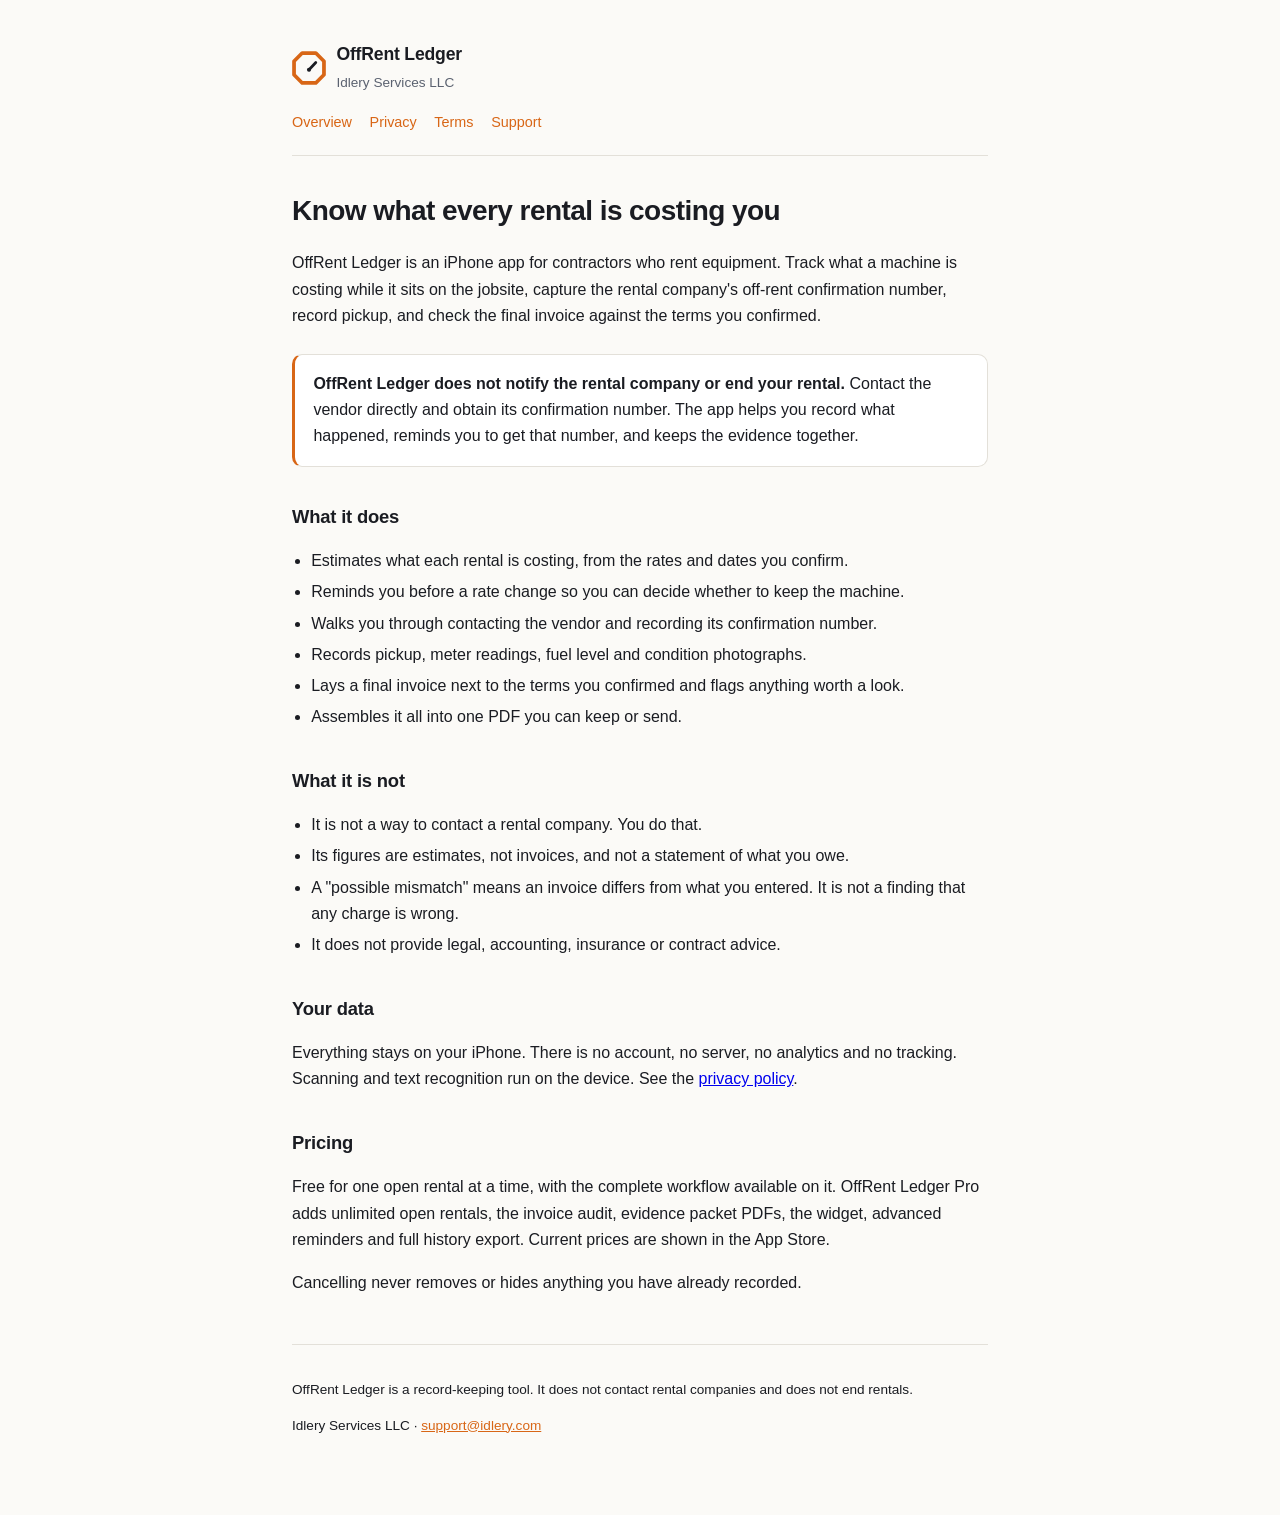
==== Website/index.html @ d3f644fe "Phase 6: tests, CI, website, and the two result documents Test suites: 42 XCTest cases needing Apple" ====
<!DOCTYPE html>
<html lang="en">
<head>
<meta charset="utf-8">
<meta name="viewport" content="width=device-width, initial-scale=1">
<title>Overview · OffRent Ledger</title>
<meta name="description" content="OffRent Ledger — equipment rental off-rent and invoice tracking for contractors.">
<style>
:root {
  color-scheme: light dark;
  --ink: #1a1c22;
  --muted: #5b6270;
  --bg: #fbfaf7;
  --card: #ffffff;
  --accent: #d86616;
  --rule: #e3e0d9;
}
@media (prefers-color-scheme: dark) {
  :root {
    --ink: #eceef2; --muted: #a2aab8; --bg: #16181c;
    --card: #1e2126; --accent: #f28a36; --rule: #313640;
  }
}
* { box-sizing: border-box; }
body {
  margin: 0; padding: 0;
  background: var(--bg); color: var(--ink);
  font: 16px/1.65 -apple-system, BlinkMacSystemFont, "Segoe UI", Roboto, Helvetica, Arial, sans-serif;
}
.wrap { max-width: 46rem; margin: 0 auto; padding: 2.5rem 1.25rem 4rem; }
header { border-bottom: 1px solid var(--rule); padding-bottom: 1.25rem; margin-bottom: 2rem; }
.mark { display: flex; align-items: center; gap: .65rem; }
.mark svg { width: 34px; height: 34px; flex: none; }
.mark strong { font-size: 1.1rem; letter-spacing: -0.01em; }
.mark span { color: var(--muted); font-size: .85rem; }
nav { margin-top: 1rem; display: flex; flex-wrap: wrap; gap: 1.1rem; font-size: .9rem; }
nav a { color: var(--accent); text-decoration: none; }
nav a:hover { text-decoration: underline; }
h1 { font-size: 1.75rem; letter-spacing: -0.02em; margin: 0 0 .5rem; }
h2 { font-size: 1.15rem; margin: 2.2rem 0 .6rem; letter-spacing: -0.01em; }
h3 { font-size: 1rem; margin: 1.5rem 0 .4rem; }
p, li { color: var(--ink); }
ul { padding-left: 1.2rem; }
li { margin: .3rem 0; }
strong { font-weight: 650; }
hr { border: 0; border-top: 1px solid var(--rule); margin: 2.5rem 0; }
.note {
  background: var(--card); border: 1px solid var(--rule);
  border-left: 3px solid var(--accent);
  border-radius: 10px; padding: 1rem 1.15rem; margin: 1.5rem 0;
}
.note p { margin: 0; }
footer { margin-top: 3rem; padding-top: 1.25rem; border-top: 1px solid var(--rule); color: var(--muted); font-size: .85rem; }
footer a { color: var(--accent); }
code { font-family: ui-monospace, SFMono-Regular, Menlo, monospace; font-size: .9em; }
</style>
</head>
<body>
<div class="wrap">
<header>
  <div class="mark">
    <svg viewBox="0 0 100 100" aria-hidden="true"><path d="M30 6 H70 L94 30 V70 L70 94 H30 L6 70 V30 Z" fill="none" stroke="var(--accent)" stroke-width="11" stroke-linejoin="round"/><circle cx="50" cy="55" r="6" fill="var(--ink)"/><path d="M50 55 L70 34" stroke="var(--ink)" stroke-width="8" stroke-linecap="round"/></svg>
    <div>
      <strong>OffRent Ledger</strong><br>
      <span>Idlery Services LLC</span>
    </div>
  </div>
  <nav>
    <a href="./">Overview</a>
    <a href="./privacy.html">Privacy</a>
    <a href="./terms.html">Terms</a>
    <a href="./support.html">Support</a>
  </nav>
</header>

<h1>Know what every rental is costing you</h1>
<p>OffRent Ledger is an iPhone app for contractors who rent equipment. Track what a machine is
costing while it sits on the jobsite, capture the rental company's off-rent confirmation number,
record pickup, and check the final invoice against the terms you confirmed.</p>

<div class="note">
  <p><strong>OffRent Ledger does not notify the rental company or end your rental.</strong>
  Contact the vendor directly and obtain its confirmation number. The app helps you record what
  happened, reminds you to get that number, and keeps the evidence together.</p>
</div>

<h2>What it does</h2>
<ul>
  <li>Estimates what each rental is costing, from the rates and dates you confirm.</li>
  <li>Reminds you before a rate change so you can decide whether to keep the machine.</li>
  <li>Walks you through contacting the vendor and recording its confirmation number.</li>
  <li>Records pickup, meter readings, fuel level and condition photographs.</li>
  <li>Lays a final invoice next to the terms you confirmed and flags anything worth a look.</li>
  <li>Assembles it all into one PDF you can keep or send.</li>
</ul>

<h2>What it is not</h2>
<ul>
  <li>It is not a way to contact a rental company. You do that.</li>
  <li>Its figures are estimates, not invoices, and not a statement of what you owe.</li>
  <li>A "possible mismatch" means an invoice differs from what you entered. It is not a finding
  that any charge is wrong.</li>
  <li>It does not provide legal, accounting, insurance or contract advice.</li>
</ul>

<h2>Your data</h2>
<p>Everything stays on your iPhone. There is no account, no server, no analytics and no tracking.
Scanning and text recognition run on the device. See the
<a href="./privacy.html">privacy policy</a>.</p>

<h2>Pricing</h2>
<p>Free for one open rental at a time, with the complete workflow available on it. OffRent Ledger Pro
adds unlimited open rentals, the invoice audit, evidence packet PDFs, the widget, advanced
reminders and full history export. Current prices are shown in the App Store.</p>
<p>Cancelling never removes or hides anything you have already recorded.</p>

<footer>
  <p>OffRent Ledger is a record-keeping tool. It does not contact rental companies and does not end
  rentals.</p>
  <p>Idlery Services LLC · <a href="mailto:support@idlery.com">support@idlery.com</a></p>
</footer>
</div>
</body>
</html>
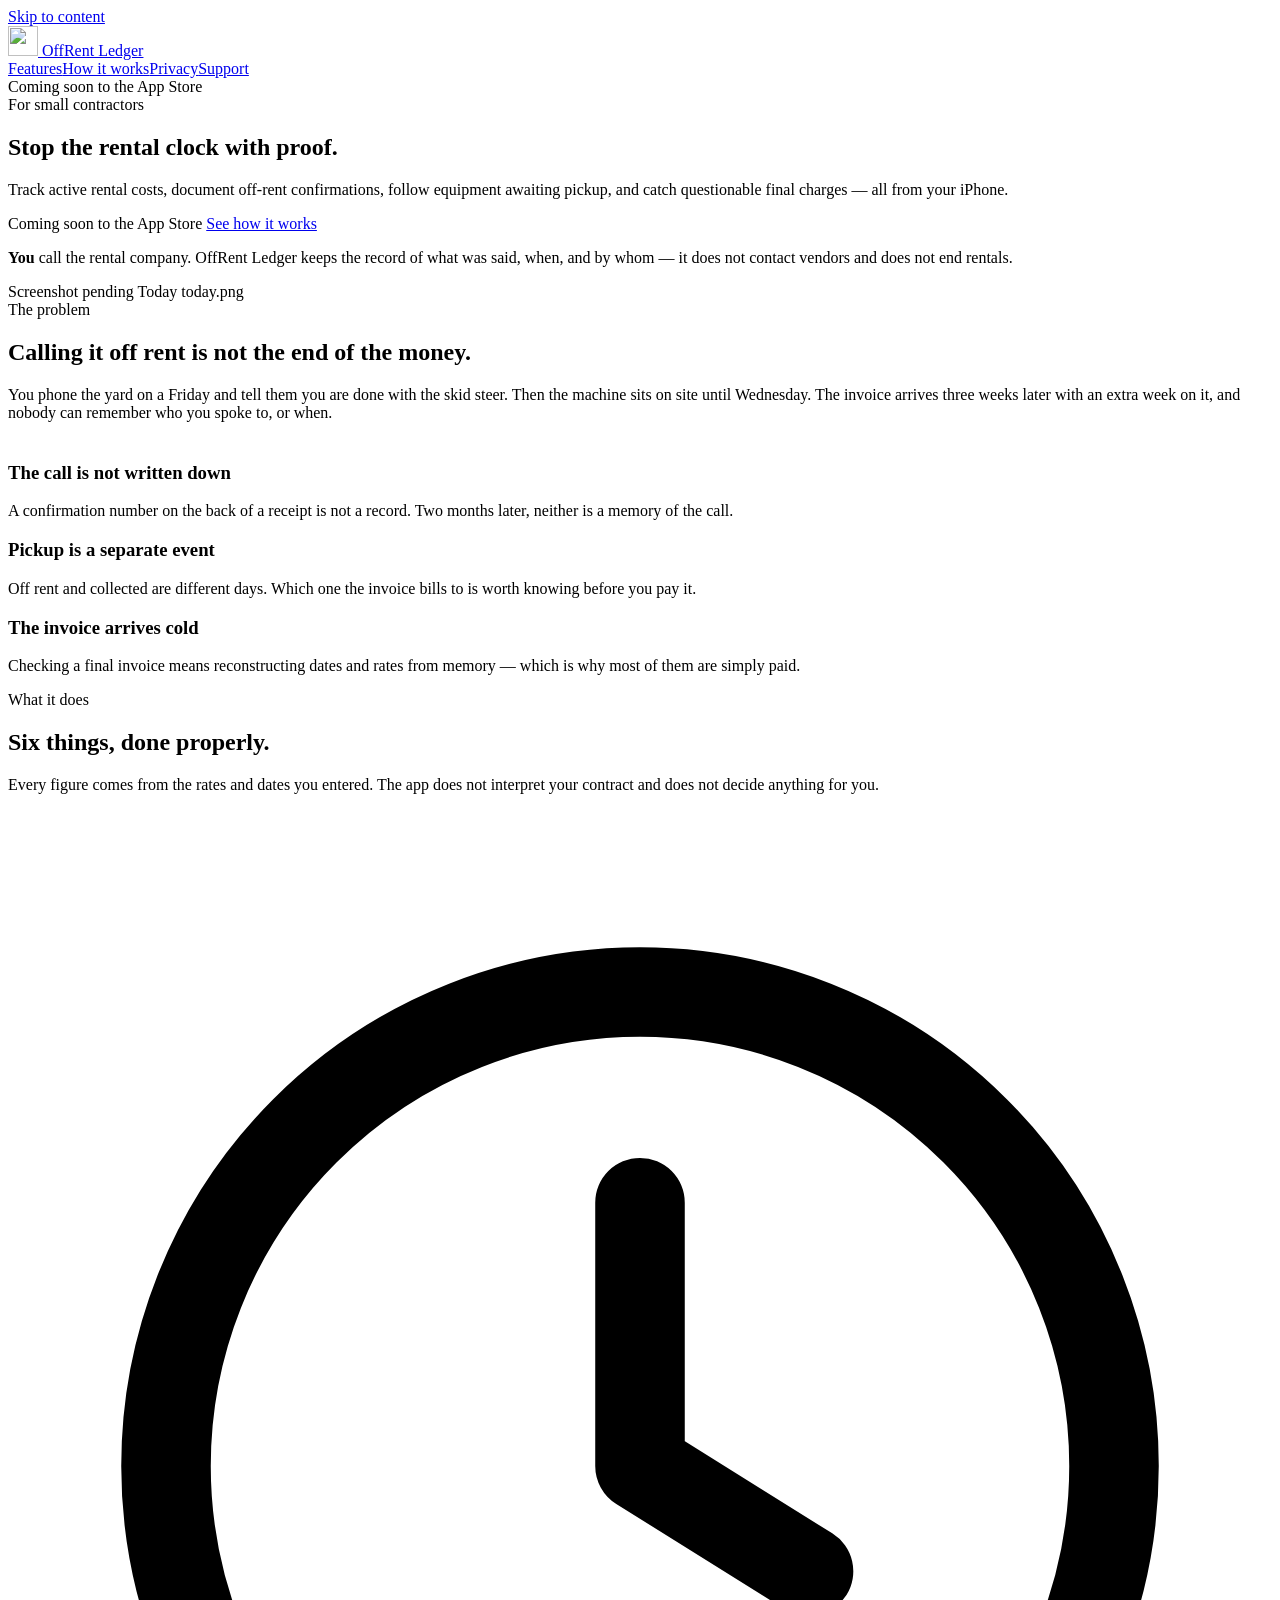
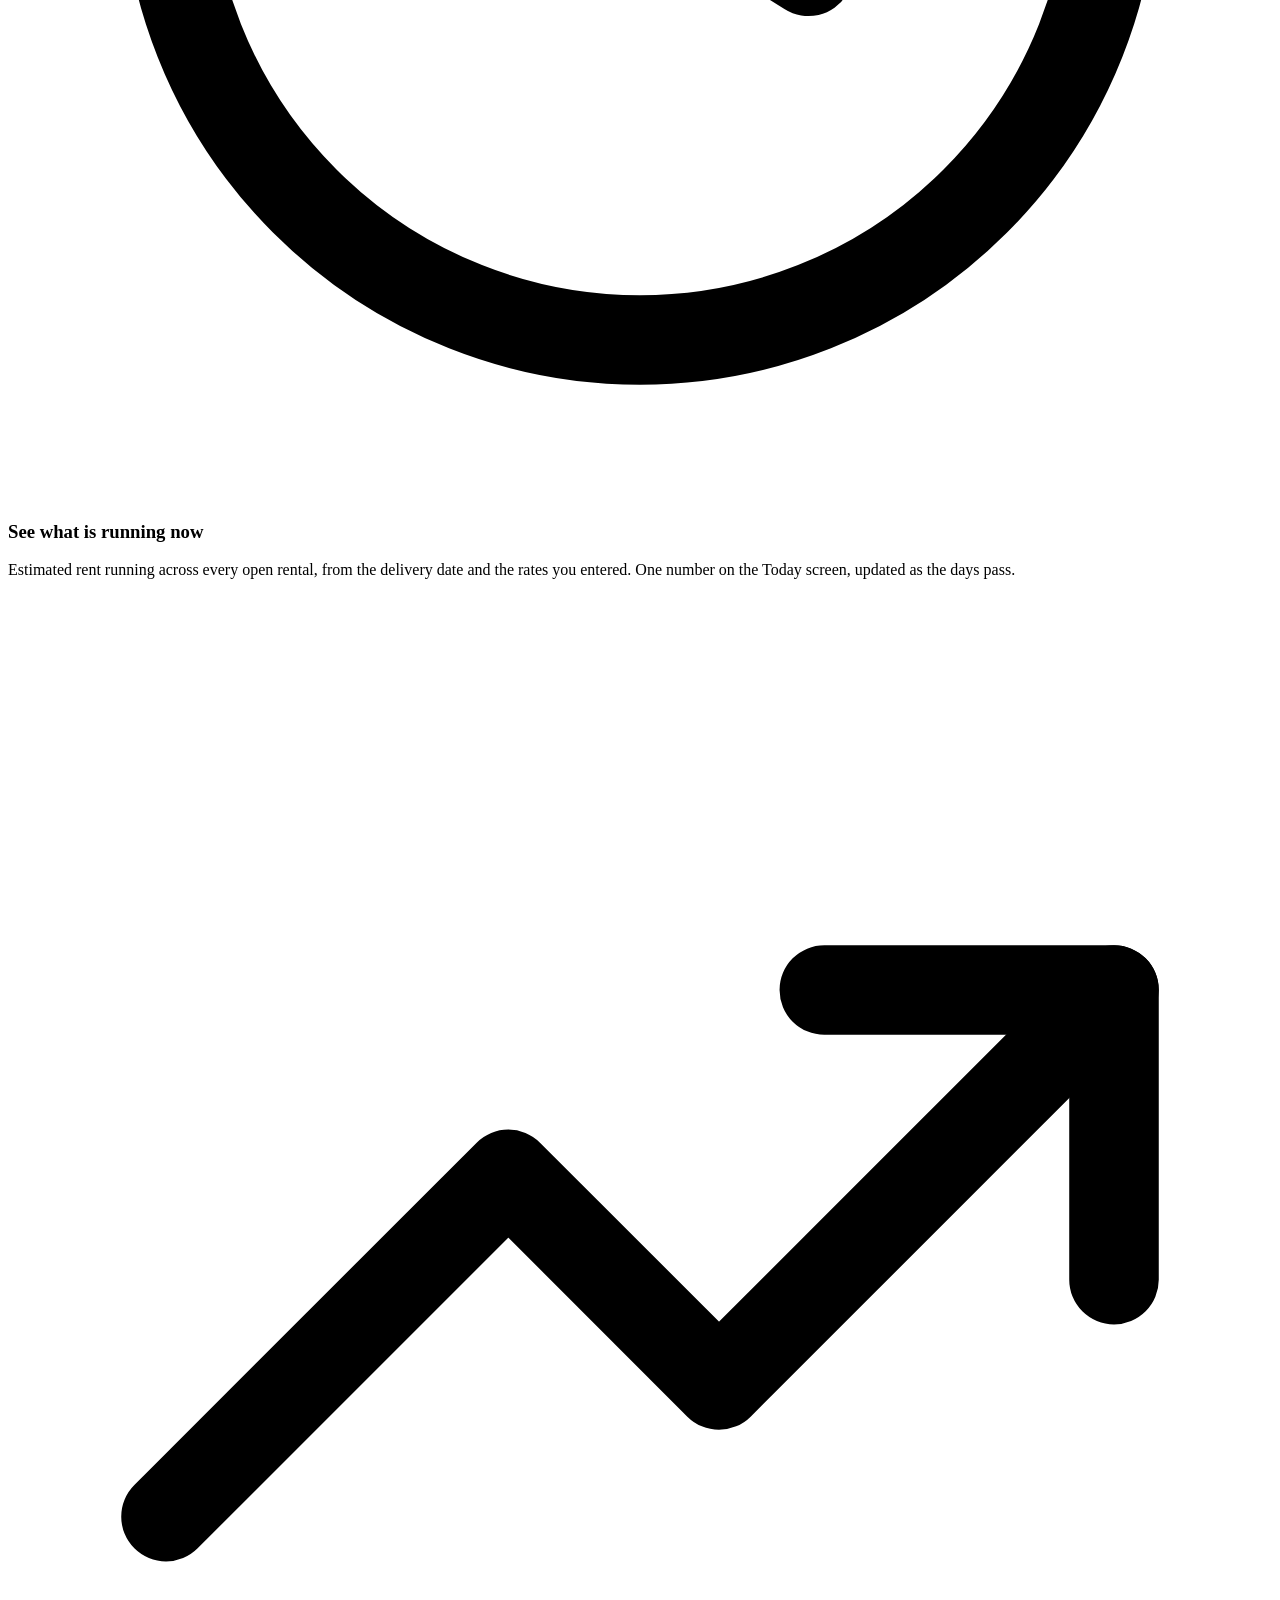
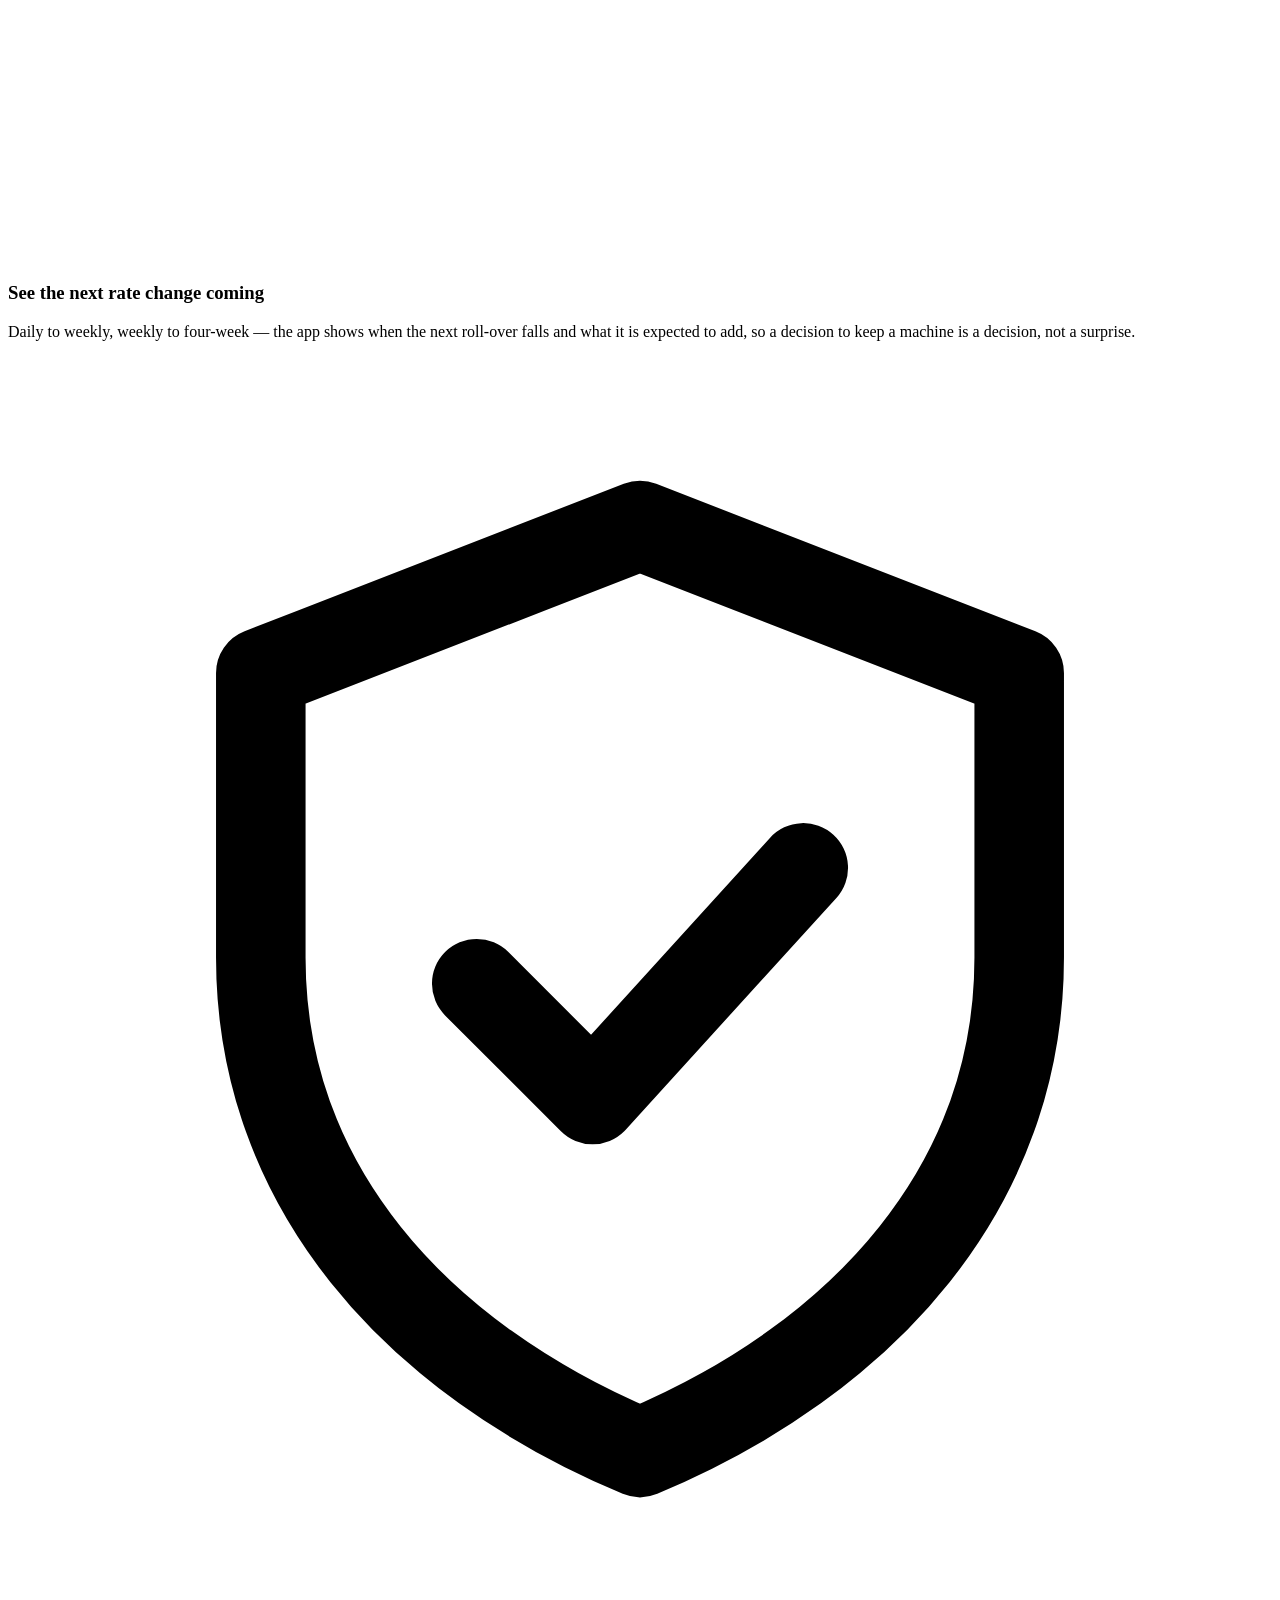
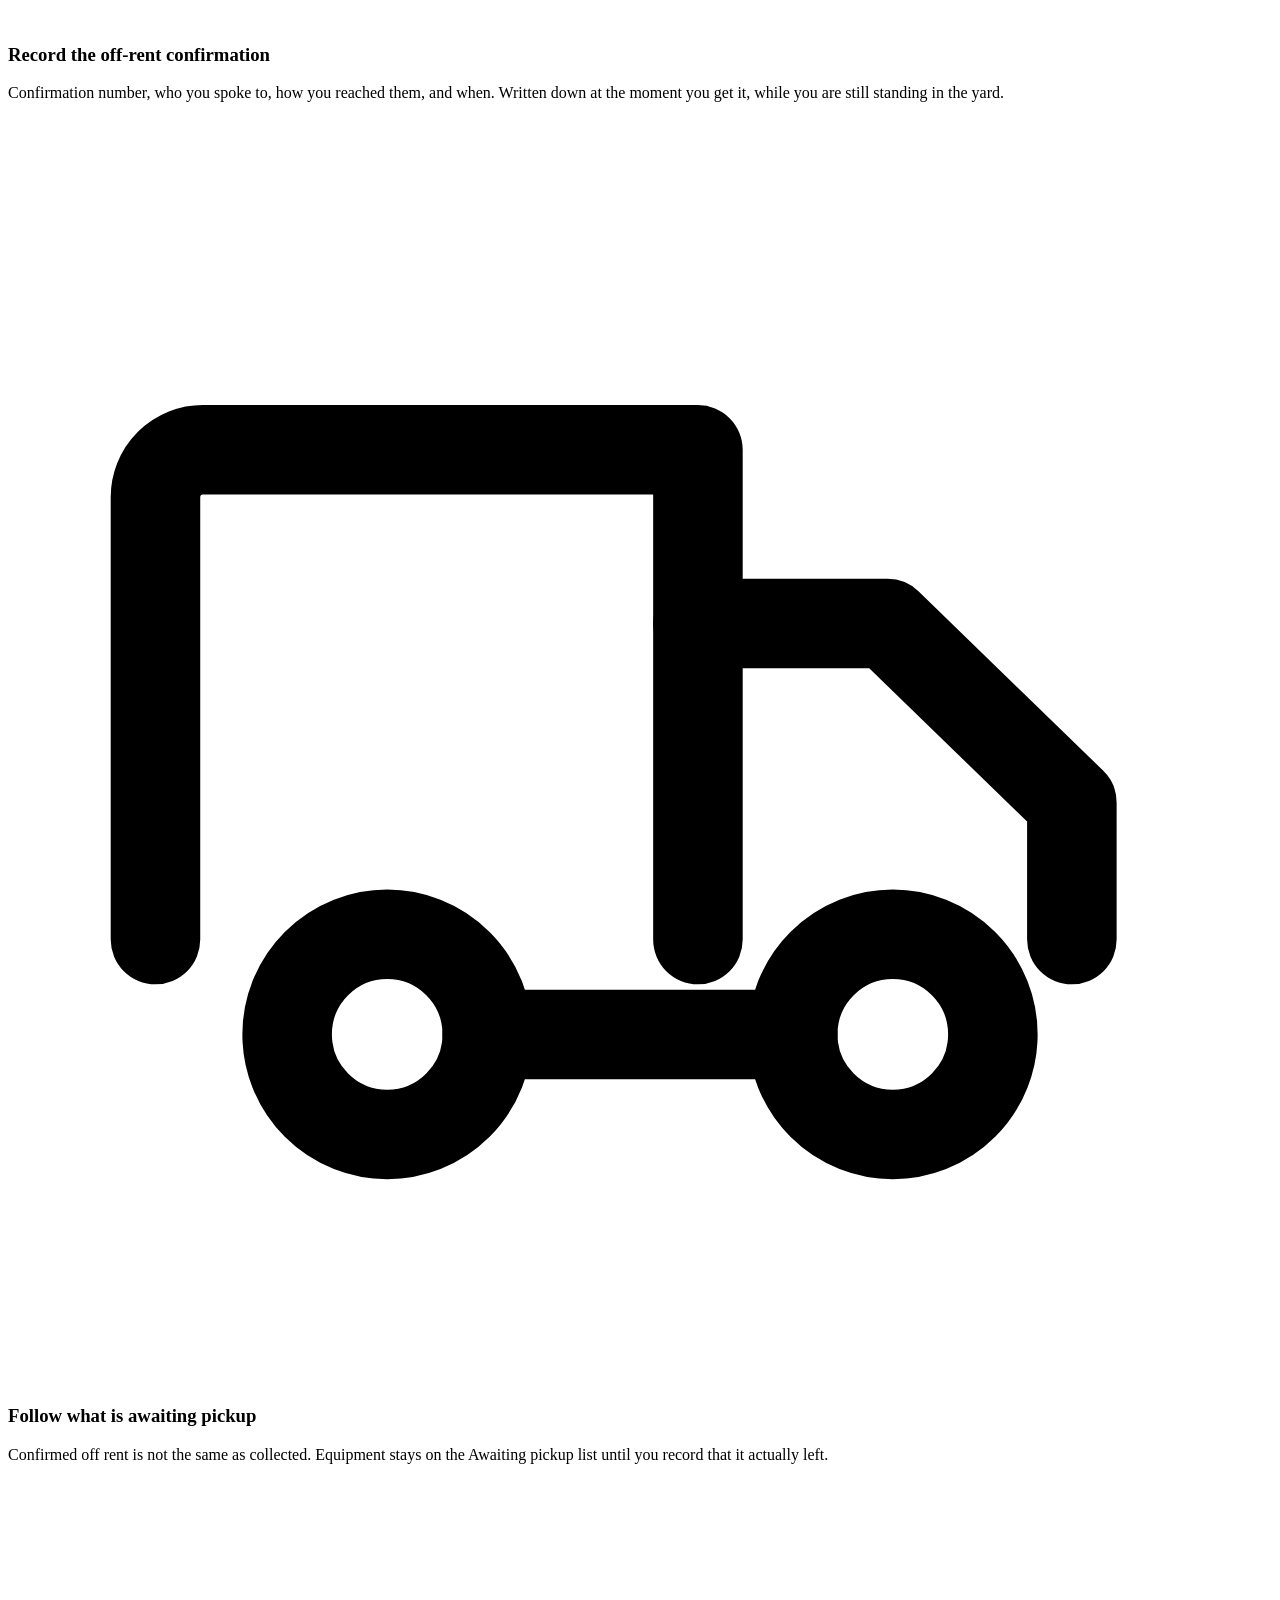
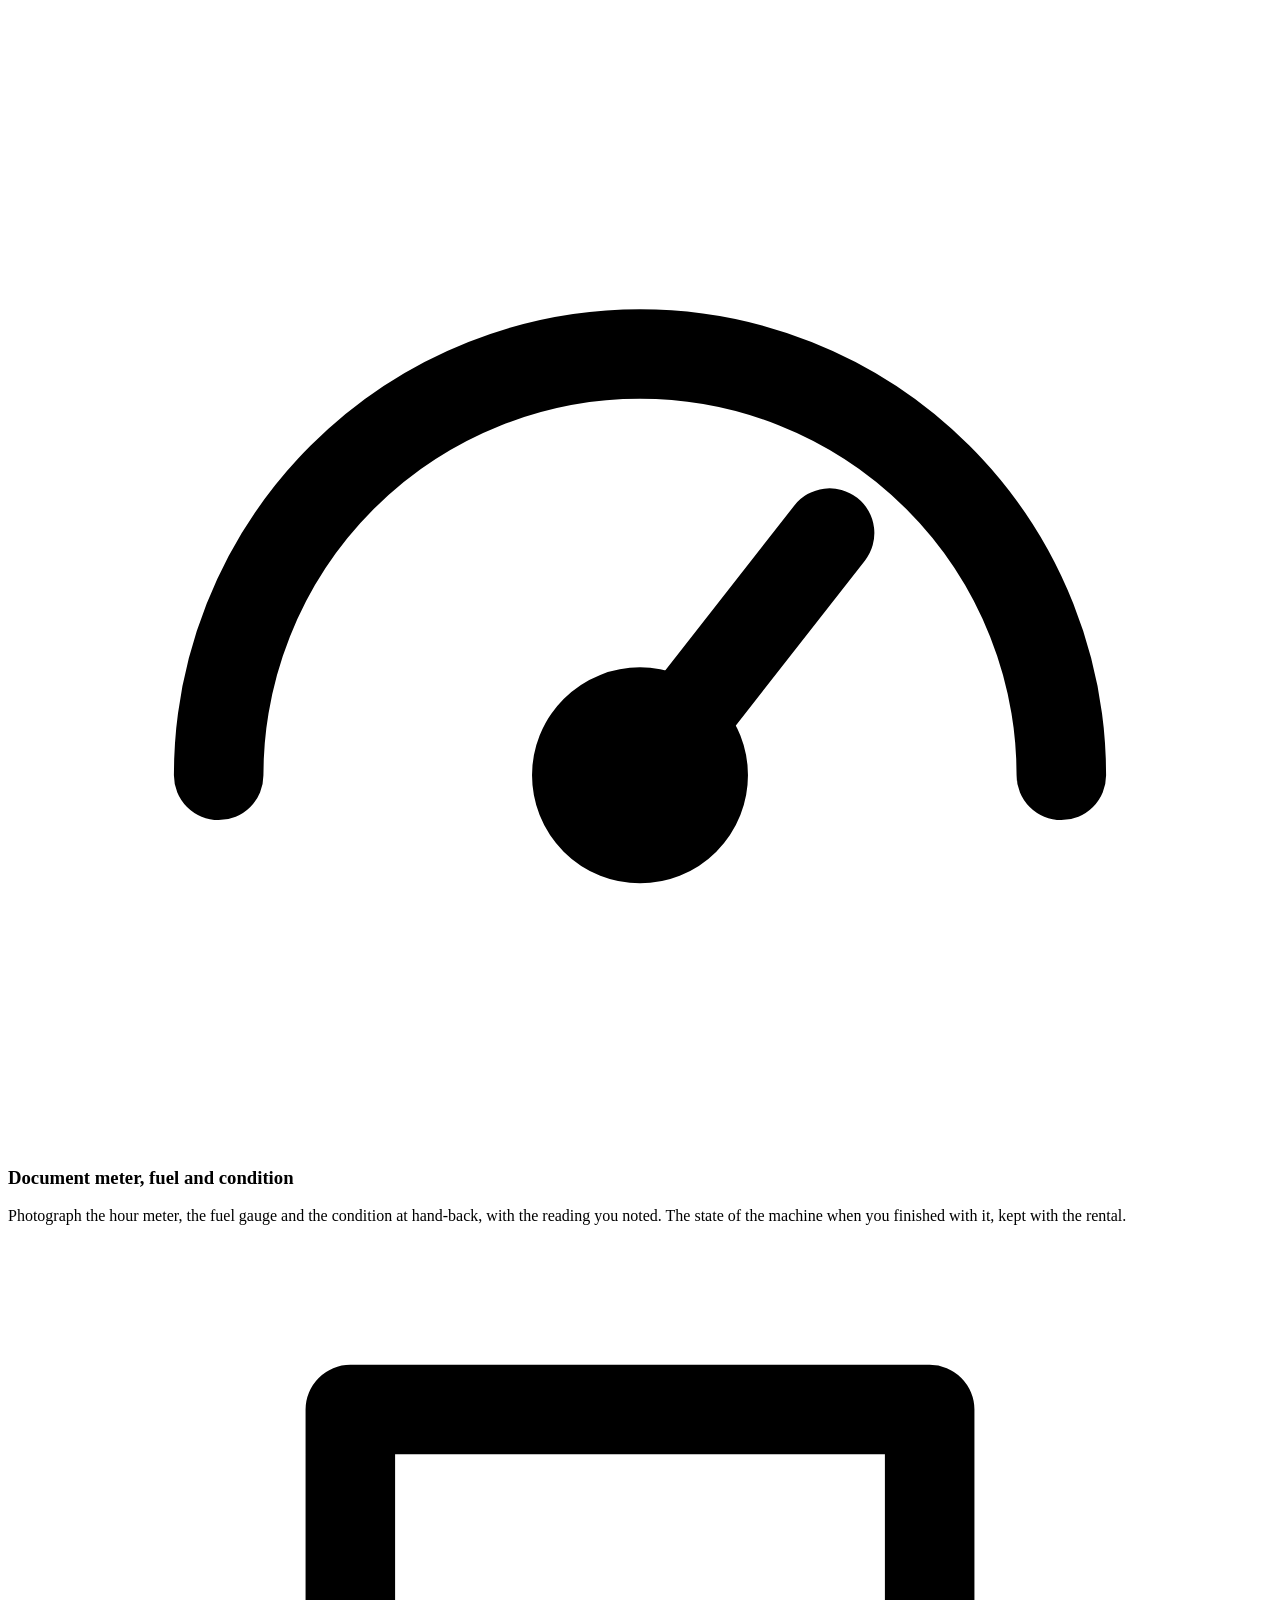
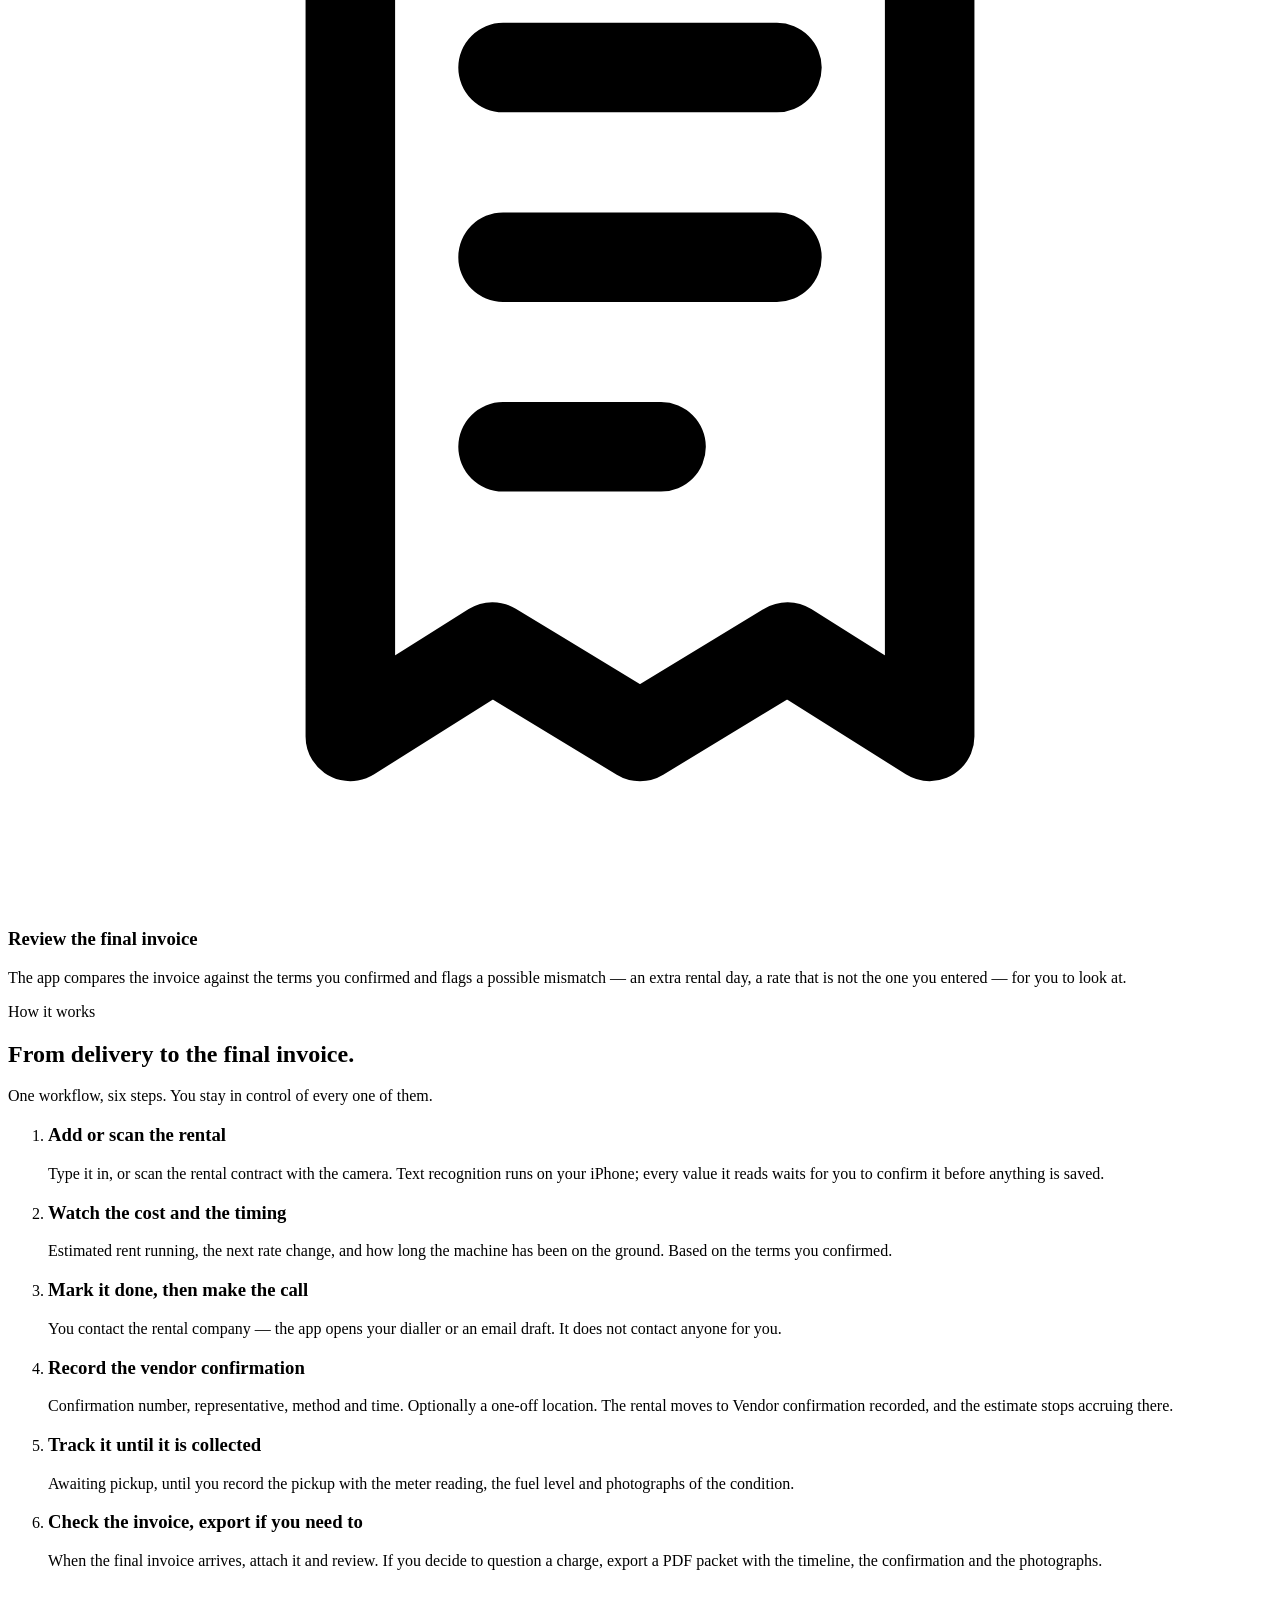
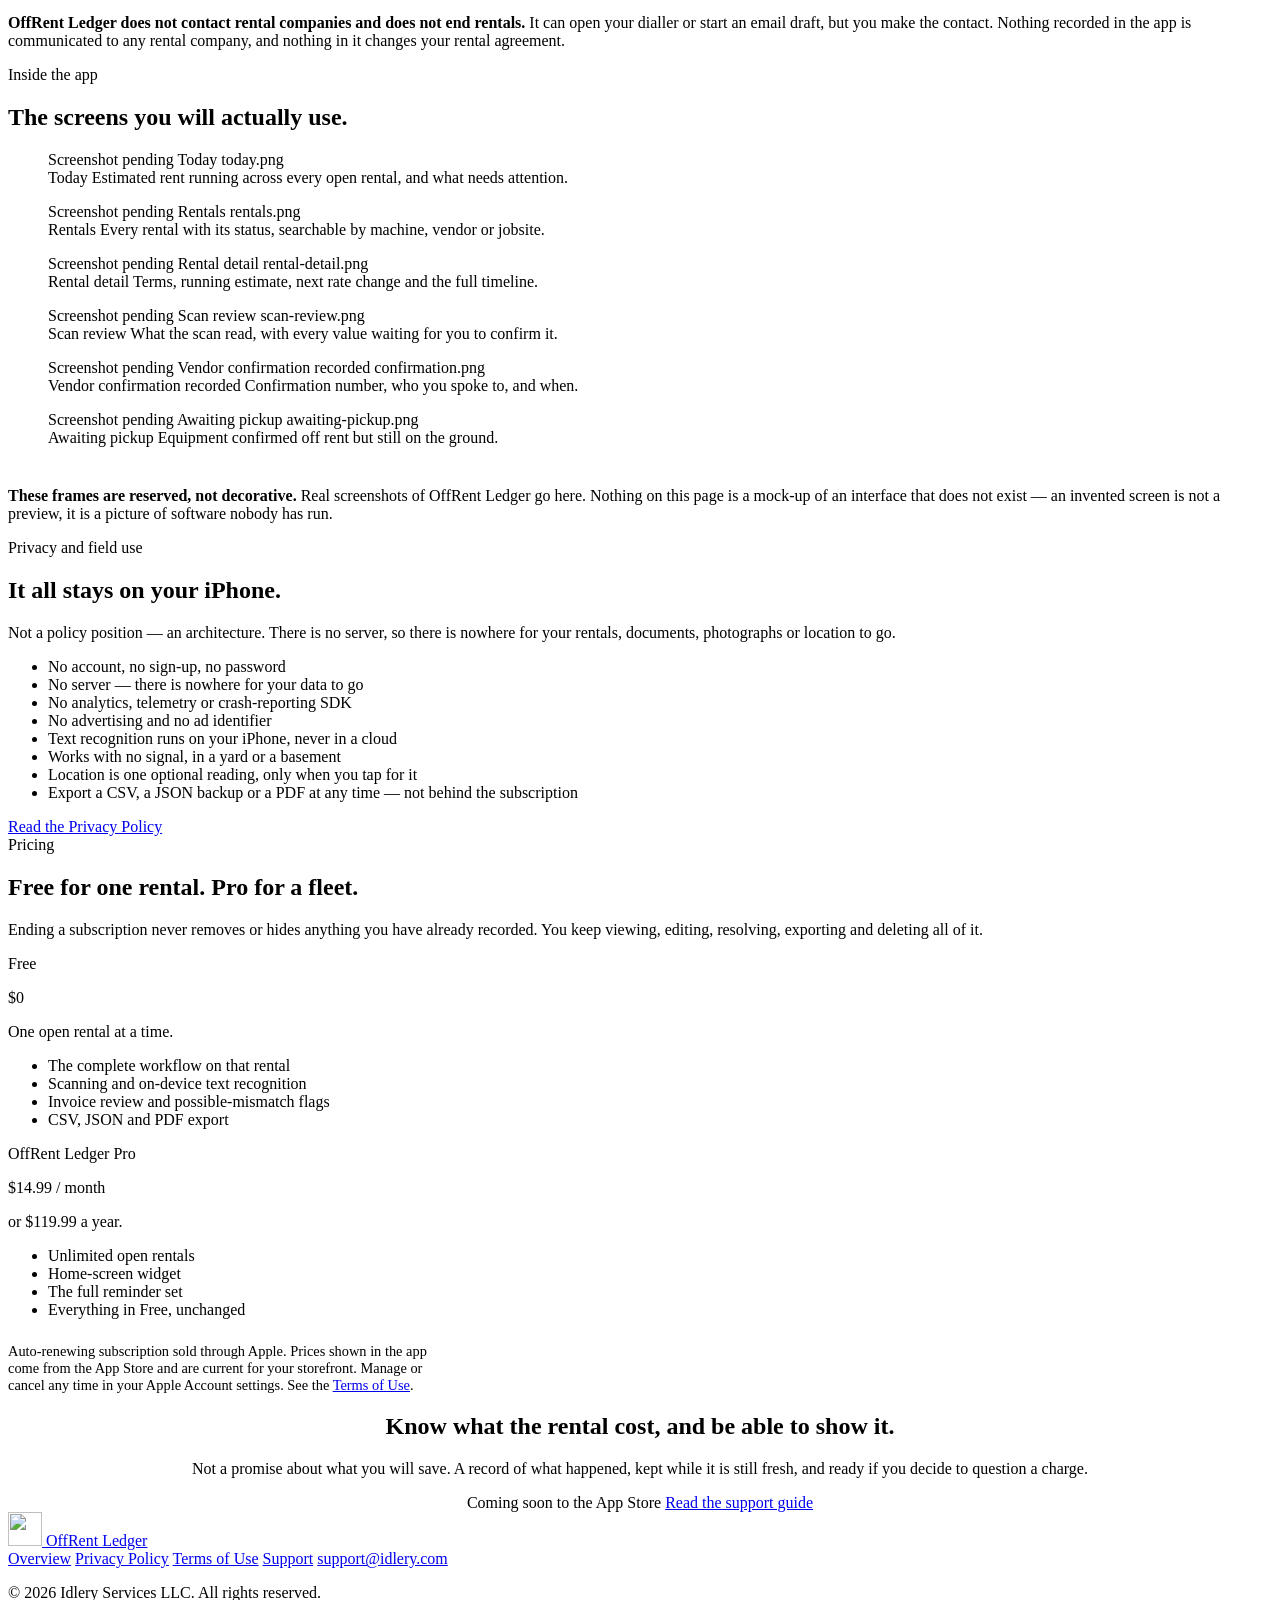
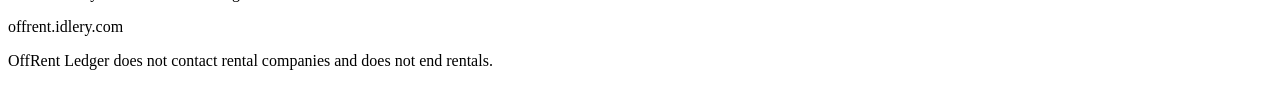
==== commit 6c4ec8a1: "Production website: full site generated, validated, packaged for Netlify Replaces the four-page lega" ====
--- a/Website/index.html
+++ b/Website/index.html
@@ -3,122 +3,361 @@
 <head>
 <meta charset="utf-8">
 <meta name="viewport" content="width=device-width, initial-scale=1">
-<title>Overview · OffRent Ledger</title>
-<meta name="description" content="OffRent Ledger — equipment rental off-rent and invoice tracking for contractors.">
-<style>
-:root {
-  color-scheme: light dark;
-  --ink: #1a1c22;
-  --muted: #5b6270;
-  --bg: #fbfaf7;
-  --card: #ffffff;
-  --accent: #d86616;
-  --rule: #e3e0d9;
-}
-@media (prefers-color-scheme: dark) {
-  :root {
-    --ink: #eceef2; --muted: #a2aab8; --bg: #16181c;
-    --card: #1e2126; --accent: #f28a36; --rule: #313640;
-  }
-}
-* { box-sizing: border-box; }
-body {
-  margin: 0; padding: 0;
-  background: var(--bg); color: var(--ink);
-  font: 16px/1.65 -apple-system, BlinkMacSystemFont, "Segoe UI", Roboto, Helvetica, Arial, sans-serif;
-}
-.wrap { max-width: 46rem; margin: 0 auto; padding: 2.5rem 1.25rem 4rem; }
-header { border-bottom: 1px solid var(--rule); padding-bottom: 1.25rem; margin-bottom: 2rem; }
-.mark { display: flex; align-items: center; gap: .65rem; }
-.mark svg { width: 34px; height: 34px; flex: none; }
-.mark strong { font-size: 1.1rem; letter-spacing: -0.01em; }
-.mark span { color: var(--muted); font-size: .85rem; }
-nav { margin-top: 1rem; display: flex; flex-wrap: wrap; gap: 1.1rem; font-size: .9rem; }
-nav a { color: var(--accent); text-decoration: none; }
-nav a:hover { text-decoration: underline; }
-h1 { font-size: 1.75rem; letter-spacing: -0.02em; margin: 0 0 .5rem; }
-h2 { font-size: 1.15rem; margin: 2.2rem 0 .6rem; letter-spacing: -0.01em; }
-h3 { font-size: 1rem; margin: 1.5rem 0 .4rem; }
-p, li { color: var(--ink); }
-ul { padding-left: 1.2rem; }
-li { margin: .3rem 0; }
-strong { font-weight: 650; }
-hr { border: 0; border-top: 1px solid var(--rule); margin: 2.5rem 0; }
-.note {
-  background: var(--card); border: 1px solid var(--rule);
-  border-left: 3px solid var(--accent);
-  border-radius: 10px; padding: 1rem 1.15rem; margin: 1.5rem 0;
-}
-.note p { margin: 0; }
-footer { margin-top: 3rem; padding-top: 1.25rem; border-top: 1px solid var(--rule); color: var(--muted); font-size: .85rem; }
-footer a { color: var(--accent); }
-code { font-family: ui-monospace, SFMono-Regular, Menlo, monospace; font-size: .9em; }
-</style>
+<title>OffRent Ledger</title>
+<meta name="description" content="OffRent Ledger tracks active equipment-rental costs, records off-rent confirmations, follows equipment awaiting pickup and reviews final invoices for possible mismatches — from your iPhone.">
+<link rel="canonical" href="https://offrent.idlery.com/">
+<meta name="theme-color" content="#171A1F">
+<meta name="color-scheme" content="light">
+
+<meta property="og:type" content="website">
+<meta property="og:site_name" content="OffRent Ledger">
+<meta property="og:title" content="OffRent Ledger">
+<meta property="og:description" content="OffRent Ledger tracks active equipment-rental costs, records off-rent confirmations, follows equipment awaiting pickup and reviews final invoices for possible mismatches — from your iPhone.">
+<meta property="og:url" content="https://offrent.idlery.com/">
+<meta property="og:image" content="https://offrent.idlery.com/assets/img/social-card.png">
+<meta property="og:image:width" content="1200">
+<meta property="og:image:height" content="630">
+<meta property="og:image:alt" content="OffRent Ledger — stop the rental clock with proof.">
+<meta name="twitter:card" content="summary_large_image">
+
+<link rel="icon" href="/assets/img/favicon.ico" sizes="any">
+<link rel="icon" href="/assets/img/icon-192.png" type="image/png" sizes="192x192">
+<link rel="apple-touch-icon" href="/assets/img/apple-touch-icon.png">
+<link rel="manifest" href="/site.webmanifest">
+<link rel="stylesheet" href="/assets/css/site.css">
 </head>
 <body>
-<div class="wrap">
-<header>
-  <div class="mark">
-    <svg viewBox="0 0 100 100" aria-hidden="true"><path d="M30 6 H70 L94 30 V70 L70 94 H30 L6 70 V30 Z" fill="none" stroke="var(--accent)" stroke-width="11" stroke-linejoin="round"/><circle cx="50" cy="55" r="6" fill="var(--ink)"/><path d="M50 55 L70 34" stroke="var(--ink)" stroke-width="8" stroke-linecap="round"/></svg>
+<a class="skip" href="#main">Skip to content</a>
+<header class="nav">
+  <div class="shell nav__inner">
+    <a class="brand" href="/">
+      <img src="/assets/img/icon-64.png" width="30" height="30" alt="">
+      <span>OffRent Ledger</span>
+    </a>
+    <nav class="nav__links" aria-label="Primary"><a href="/#features">Features</a><a href="/#how">How it works</a><a href="/privacy/">Privacy</a><a href="/support/">Support</a></nav>
+    <div class="nav__cta"><span class="soon soon--sm"><span class="soon__dot" aria-hidden="true"></span>Coming soon to the App Store</span></div>
+  </div>
+</header>
+<main id="main">
+
+<section class="hero">
+  <div class="shell hero__grid">
     <div>
-      <strong>OffRent Ledger</strong><br>
-      <span>Idlery Services LLC</span>
-    </div>
-  </div>
-  <nav>
-    <a href="./">Overview</a>
-    <a href="./privacy.html">Privacy</a>
-    <a href="./terms.html">Terms</a>
-    <a href="./support.html">Support</a>
-  </nav>
-</header>
-
-<h1>Know what every rental is costing you</h1>
-<p>OffRent Ledger is an iPhone app for contractors who rent equipment. Track what a machine is
-costing while it sits on the jobsite, capture the rental company's off-rent confirmation number,
-record pickup, and check the final invoice against the terms you confirmed.</p>
-
-<div class="note">
-  <p><strong>OffRent Ledger does not notify the rental company or end your rental.</strong>
-  Contact the vendor directly and obtain its confirmation number. The app helps you record what
-  happened, reminds you to get that number, and keeps the evidence together.</p>
-</div>
-
-<h2>What it does</h2>
-<ul>
-  <li>Estimates what each rental is costing, from the rates and dates you confirm.</li>
-  <li>Reminds you before a rate change so you can decide whether to keep the machine.</li>
-  <li>Walks you through contacting the vendor and recording its confirmation number.</li>
-  <li>Records pickup, meter readings, fuel level and condition photographs.</li>
-  <li>Lays a final invoice next to the terms you confirmed and flags anything worth a look.</li>
-  <li>Assembles it all into one PDF you can keep or send.</li>
-</ul>
-
-<h2>What it is not</h2>
-<ul>
-  <li>It is not a way to contact a rental company. You do that.</li>
-  <li>Its figures are estimates, not invoices, and not a statement of what you owe.</li>
-  <li>A "possible mismatch" means an invoice differs from what you entered. It is not a finding
-  that any charge is wrong.</li>
-  <li>It does not provide legal, accounting, insurance or contract advice.</li>
-</ul>
-
-<h2>Your data</h2>
-<p>Everything stays on your iPhone. There is no account, no server, no analytics and no tracking.
-Scanning and text recognition run on the device. See the
-<a href="./privacy.html">privacy policy</a>.</p>
-
-<h2>Pricing</h2>
-<p>Free for one open rental at a time, with the complete workflow available on it. OffRent Ledger Pro
-adds unlimited open rentals, the invoice audit, evidence packet PDFs, the widget, advanced
-reminders and full history export. Current prices are shown in the App Store.</p>
-<p>Cancelling never removes or hides anything you have already recorded.</p>
-
-<footer>
-  <p>OffRent Ledger is a record-keeping tool. It does not contact rental companies and does not end
-  rentals.</p>
-  <p>Idlery Services LLC · <a href="mailto:support@idlery.com">support@idlery.com</a></p>
+      <span class="eyebrow">For small contractors</span>
+      <h1>Stop the rental clock <span class="accent">with proof.</span></h1>
+      <p class="hero__sub">Track active rental costs, document off-rent confirmations, follow
+      equipment awaiting pickup, and catch questionable final charges — all from your iPhone.</p>
+      <div class="actions">
+        <span class="soon"><span class="soon__dot" aria-hidden="true"></span>Coming soon to the App Store</span>
+        <a class="btn btn--ghost" href="#how">See how it works</a>
+      </div>
+      <p class="hero__note"><strong>You</strong> call the rental company. OffRent Ledger keeps the
+      record of what was said, when, and by whom — it does not contact vendors and does not end
+      rentals.</p>
+    </div>
+    <div><div class="phone">
+    <div class="phone__screen"><div class="reserved">
+        <span class="reserved__tag">Screenshot pending</span>
+        <span class="reserved__name">Today</span>
+        <span class="reserved__file">today.png</span>
+      </div></div>
+  </div></div>
+  </div>
+</section>
+
+<section class="band-sand">
+  <div class="shell">
+    <span class="eyebrow">The problem</span>
+    <h2>Calling it off rent is not the end of the money.</h2>
+    <p class="lede">You phone the yard on a Friday and tell them you are done with the skid steer.
+    Then the machine sits on site until Wednesday. The invoice arrives three weeks later with an
+    extra week on it, and nobody can remember who you spoke to, or when.</p>
+    <div class="grid grid--3" style="margin-top:2.5rem">
+      <article class="card">
+        <h3>The call is not written down</h3>
+        <p>A confirmation number on the back of a receipt is not a record. Two months later,
+        neither is a memory of the call.</p>
+      </article>
+      <article class="card">
+        <h3>Pickup is a separate event</h3>
+        <p>Off rent and collected are different days. Which one the invoice bills to is worth
+        knowing before you pay it.</p>
+      </article>
+      <article class="card">
+        <h3>The invoice arrives cold</h3>
+        <p>Checking a final invoice means reconstructing dates and rates from memory — which is
+        why most of them are simply paid.</p>
+      </article>
+    </div>
+  </div>
+</section>
+
+<section id="features">
+  <div class="shell">
+    <span class="eyebrow">What it does</span>
+    <h2>Six things, done properly.</h2>
+    <p class="lede">Every figure comes from the rates and dates you entered. The app does not
+    interpret your contract and does not decide anything for you.</p>
+    <div class="grid grid--3" style="margin-top:2.5rem">
+      <article class="card">
+        <div class="card__icon"><svg viewBox="0 0 24 24" fill="none" stroke="currentColor" stroke-width="1.7" stroke-linecap="round" stroke-linejoin="round" aria-hidden="true" focusable="false"><circle cx="12" cy="12" r="9"/><path d="M12 7v5l3.2 2"/></svg></div>
+        <h3>See what is running now</h3>
+        <p>Estimated rent running across every open rental, from the delivery date and the rates you entered. One number on the Today screen, updated as the days pass.</p>
+      </article>
+      <article class="card">
+        <div class="card__icon"><svg viewBox="0 0 24 24" fill="none" stroke="currentColor" stroke-width="1.7" stroke-linecap="round" stroke-linejoin="round" aria-hidden="true" focusable="false"><path d="M3 17.5 9.5 11l4 4L21 7.5"/><path d="M15.5 7.5H21V13"/></svg></div>
+        <h3>See the next rate change coming</h3>
+        <p>Daily to weekly, weekly to four-week — the app shows when the next roll-over falls and what it is expected to add, so a decision to keep a machine is a decision, not a surprise.</p>
+      </article>
+      <article class="card">
+        <div class="card__icon"><svg viewBox="0 0 24 24" fill="none" stroke="currentColor" stroke-width="1.7" stroke-linecap="round" stroke-linejoin="round" aria-hidden="true" focusable="false"><path d="M12 3.2 19.2 6v5.4c0 4.3-2.9 7.6-7.2 9.4-4.3-1.8-7.2-5.1-7.2-9.4V6Z"/><path d="m8.9 11.9 2.2 2.2 4-4.4"/></svg></div>
+        <h3>Record the off-rent confirmation</h3>
+        <p>Confirmation number, who you spoke to, how you reached them, and when. Written down at the moment you get it, while you are still standing in the yard.</p>
+      </article>
+      <article class="card">
+        <div class="card__icon"><svg viewBox="0 0 24 24" fill="none" stroke="currentColor" stroke-width="1.7" stroke-linecap="round" stroke-linejoin="round" aria-hidden="true" focusable="false"><path d="M2.8 15.6V7.2a.9.9 0 0 1 .9-.9h9.4v9.3"/><path d="M13.1 9.6h3.6l3.5 3.4v2.6"/><circle cx="7.2" cy="17.4" r="1.9"/><circle cx="16.8" cy="17.4" r="1.9"/><path d="M9.1 17.4h5.8"/></svg></div>
+        <h3>Follow what is awaiting pickup</h3>
+        <p>Confirmed off rent is not the same as collected. Equipment stays on the Awaiting pickup list until you record that it actually left.</p>
+      </article>
+      <article class="card">
+        <div class="card__icon"><svg viewBox="0 0 24 24" fill="none" stroke="currentColor" stroke-width="1.7" stroke-linecap="round" stroke-linejoin="round" aria-hidden="true" focusable="false"><path d="M4 17a8 8 0 1 1 16 0"/><path d="m12 17 3.6-4.6"/><circle cx="12" cy="17" r="1.2"/></svg></div>
+        <h3>Document meter, fuel and condition</h3>
+        <p>Photograph the hour meter, the fuel gauge and the condition at hand-back, with the reading you noted. The state of the machine when you finished with it, kept with the rental.</p>
+      </article>
+      <article class="card">
+        <div class="card__icon"><svg viewBox="0 0 24 24" fill="none" stroke="currentColor" stroke-width="1.7" stroke-linecap="round" stroke-linejoin="round" aria-hidden="true" focusable="false"><path d="M6.5 3.2h11v17.6l-2.7-1.7-2.8 1.7-2.8-1.7-2.7 1.7Z"/><path d="M9.4 8.1h5.2M9.4 11.7h5.2M9.4 15.3h3"/></svg></div>
+        <h3>Review the final invoice</h3>
+        <p>The app compares the invoice against the terms you confirmed and flags a possible mismatch — an extra rental day, a rate that is not the one you entered — for you to look at.</p>
+      </article>
+    </div>
+  </div>
+</section>
+
+<section id="how" class="band-dark">
+  <div class="shell">
+    <span class="eyebrow">How it works</span>
+    <h2>From delivery to the final invoice.</h2>
+    <p class="lede">One workflow, six steps. You stay in control of every one of them.</p>
+    <ol class="steps">
+      <li>
+        <h3>Add or scan the rental</h3>
+        <p>Type it in, or scan the rental contract with the camera. Text recognition runs on your iPhone; every value it reads waits for you to confirm it before anything is saved.</p>
+      </li>
+      <li>
+        <h3>Watch the cost and the timing</h3>
+        <p>Estimated rent running, the next rate change, and how long the machine has been on the ground. Based on the terms you confirmed.</p>
+      </li>
+      <li>
+        <h3>Mark it done, then make the call</h3>
+        <p>You contact the rental company — the app opens your dialler or an email draft. It does not contact anyone for you.</p>
+      </li>
+      <li>
+        <h3>Record the vendor confirmation</h3>
+        <p>Confirmation number, representative, method and time. Optionally a one-off location. The rental moves to Vendor confirmation recorded, and the estimate stops accruing there.</p>
+      </li>
+      <li>
+        <h3>Track it until it is collected</h3>
+        <p>Awaiting pickup, until you record the pickup with the meter reading, the fuel level and photographs of the condition.</p>
+      </li>
+      <li>
+        <h3>Check the invoice, export if you need to</h3>
+        <p>When the final invoice arrives, attach it and review. If you decide to question a charge, export a PDF packet with the timeline, the confirmation and the photographs.</p>
+      </li>
+    </ol>
+    <div class="truth" style="margin-top:2.75rem">
+      <p><strong>OffRent Ledger does not contact rental companies and does not end rentals.</strong>
+      It can open your dialler or start an email draft, but you make the contact. Nothing recorded
+      in the app is communicated to any rental company, and nothing in it changes your rental
+      agreement.</p>
+    </div>
+  </div>
+</section>
+
+<section>
+  <div class="shell">
+    <span class="eyebrow">Inside the app</span>
+    <h2>The screens you will actually use.</h2>
+    <div class="showcase">
+      <figure>
+        <div class="phone">
+    <div class="phone__screen"><div class="reserved">
+        <span class="reserved__tag">Screenshot pending</span>
+        <span class="reserved__name">Today</span>
+        <span class="reserved__file">today.png</span>
+      </div></div>
+  </div>
+        <figcaption>
+          <span class="shot__name">Today</span>
+          <span class="shot__desc">Estimated rent running across every open rental, and what needs attention.</span>
+        </figcaption>
+      </figure>
+      <figure>
+        <div class="phone">
+    <div class="phone__screen"><div class="reserved">
+        <span class="reserved__tag">Screenshot pending</span>
+        <span class="reserved__name">Rentals</span>
+        <span class="reserved__file">rentals.png</span>
+      </div></div>
+  </div>
+        <figcaption>
+          <span class="shot__name">Rentals</span>
+          <span class="shot__desc">Every rental with its status, searchable by machine, vendor or jobsite.</span>
+        </figcaption>
+      </figure>
+      <figure>
+        <div class="phone">
+    <div class="phone__screen"><div class="reserved">
+        <span class="reserved__tag">Screenshot pending</span>
+        <span class="reserved__name">Rental detail</span>
+        <span class="reserved__file">rental-detail.png</span>
+      </div></div>
+  </div>
+        <figcaption>
+          <span class="shot__name">Rental detail</span>
+          <span class="shot__desc">Terms, running estimate, next rate change and the full timeline.</span>
+        </figcaption>
+      </figure>
+      <figure>
+        <div class="phone">
+    <div class="phone__screen"><div class="reserved">
+        <span class="reserved__tag">Screenshot pending</span>
+        <span class="reserved__name">Scan review</span>
+        <span class="reserved__file">scan-review.png</span>
+      </div></div>
+  </div>
+        <figcaption>
+          <span class="shot__name">Scan review</span>
+          <span class="shot__desc">What the scan read, with every value waiting for you to confirm it.</span>
+        </figcaption>
+      </figure>
+      <figure>
+        <div class="phone">
+    <div class="phone__screen"><div class="reserved">
+        <span class="reserved__tag">Screenshot pending</span>
+        <span class="reserved__name">Vendor confirmation recorded</span>
+        <span class="reserved__file">confirmation.png</span>
+      </div></div>
+  </div>
+        <figcaption>
+          <span class="shot__name">Vendor confirmation recorded</span>
+          <span class="shot__desc">Confirmation number, who you spoke to, and when.</span>
+        </figcaption>
+      </figure>
+      <figure>
+        <div class="phone">
+    <div class="phone__screen"><div class="reserved">
+        <span class="reserved__tag">Screenshot pending</span>
+        <span class="reserved__name">Awaiting pickup</span>
+        <span class="reserved__file">awaiting-pickup.png</span>
+      </div></div>
+  </div>
+        <figcaption>
+          <span class="shot__name">Awaiting pickup</span>
+          <span class="shot__desc">Equipment confirmed off rent but still on the ground.</span>
+        </figcaption>
+      </figure>
+    </div>
+    <div class="truth truth--light" style="margin-top:2.5rem">
+      <p><strong>These frames are reserved, not decorative.</strong> Real screenshots of
+      OffRent Ledger go here. Nothing on this page is a mock-up of an interface that does not exist —
+      an invented screen is not a preview, it is a picture of software nobody has run.</p>
+    </div>
+  </div>
+</section>
+
+<section class="band-dark">
+  <div class="shell">
+    <span class="eyebrow">Privacy and field use</span>
+    <h2>It all stays on your iPhone.</h2>
+    <p class="lede">Not a policy position — an architecture. There is no server, so there is
+    nowhere for your rentals, documents, photographs or location to go.</p>
+    <ul class="checks">
+      <li>No account, no sign-up, no password</li>
+      <li>No server — there is nowhere for your data to go</li>
+      <li>No analytics, telemetry or crash-reporting SDK</li>
+      <li>No advertising and no ad identifier</li>
+      <li>Text recognition runs on your iPhone, never in a cloud</li>
+      <li>Works with no signal, in a yard or a basement</li>
+      <li>Location is one optional reading, only when you tap for it</li>
+      <li>Export a CSV, a JSON backup or a PDF at any time — not behind the subscription</li>
+    </ul>
+    <div class="actions">
+      <a class="btn btn--ghost" href="/privacy/">Read the Privacy Policy</a>
+    </div>
+  </div>
+</section>
+
+<section class="band-ivory">
+  <div class="shell">
+    <span class="eyebrow">Pricing</span>
+    <h2>Free for one rental. Pro for a fleet.</h2>
+    <p class="lede">Ending a subscription never removes or hides anything you have already
+    recorded. You keep viewing, editing, resolving, exporting and deleting all of it.</p>
+    <div class="tiers">
+      <article class="tier">
+        <span class="tier__name">Free</span>
+        <p class="tier__price">$0</p>
+        <p style="color:var(--ink-muted);margin:0">One open rental at a time.</p>
+        <ul>
+          <li>The complete workflow on that rental</li>
+          <li>Scanning and on-device text recognition</li>
+          <li>Invoice review and possible-mismatch flags</li>
+          <li>CSV, JSON and PDF export</li>
+        </ul>
+      </article>
+      <article class="tier tier--pro">
+        <span class="tier__name">OffRent Ledger Pro</span>
+        <p class="tier__price">$14.99 <span>/ month</span></p>
+        <p style="color:var(--ink-muted);margin:0">or $119.99 a year.</p>
+        <ul>
+          <li>Unlimited open rentals</li>
+          <li>Home-screen widget</li>
+          <li>The full reminder set</li>
+          <li>Everything in Free, unchanged</li>
+        </ul>
+      </article>
+    </div>
+    <p style="margin-top:1.5rem;font-size:0.9rem;color:var(--ink-muted);max-width:60ch">
+      Auto-renewing subscription sold through Apple. Prices shown in the app come from the App
+      Store and are current for your storefront. Manage or cancel any time in your Apple Account
+      settings. See the <a href="/terms/">Terms of Use</a>.</p>
+  </div>
+</section>
+
+<section class="band-dark">
+  <div class="shell" style="text-align:center">
+    <h2>Know what the rental cost, and be able to show it.</h2>
+    <p class="lede" style="margin-inline:auto">Not a promise about what you will save. A record of
+    what happened, kept while it is still fresh, and ready if you decide to question a charge.</p>
+    <div class="actions" style="justify-content:center">
+      <span class="soon"><span class="soon__dot" aria-hidden="true"></span>Coming soon to the App Store</span>
+      <a class="btn btn--ghost" href="/support/">Read the support guide</a>
+    </div>
+  </div>
+</section>
+
+</main>
+<footer class="footer">
+  <div class="shell">
+    <div class="footer__top">
+      <a class="footer__brand" href="/">
+        <img src="/assets/img/icon-64.png" width="34" height="34" alt="">
+        <span>OffRent Ledger</span>
+      </a>
+      <nav aria-label="Footer">
+        <a href="/">Overview</a>
+        <a href="/privacy/">Privacy Policy</a>
+        <a href="/terms/">Terms of Use</a>
+        <a href="/support/">Support</a>
+        <a href="mailto:support@idlery.com">support@idlery.com</a>
+      </nav>
+    </div>
+    <div class="footer__legal">
+      <p>&copy; 2026 Idlery Services LLC. All rights reserved.</p>
+      <p>offrent.idlery.com</p>
+      <p>OffRent Ledger does not contact rental companies and does not end rentals.</p>
+    </div>
+  </div>
 </footer>
-</div>
 </body>
 </html>
